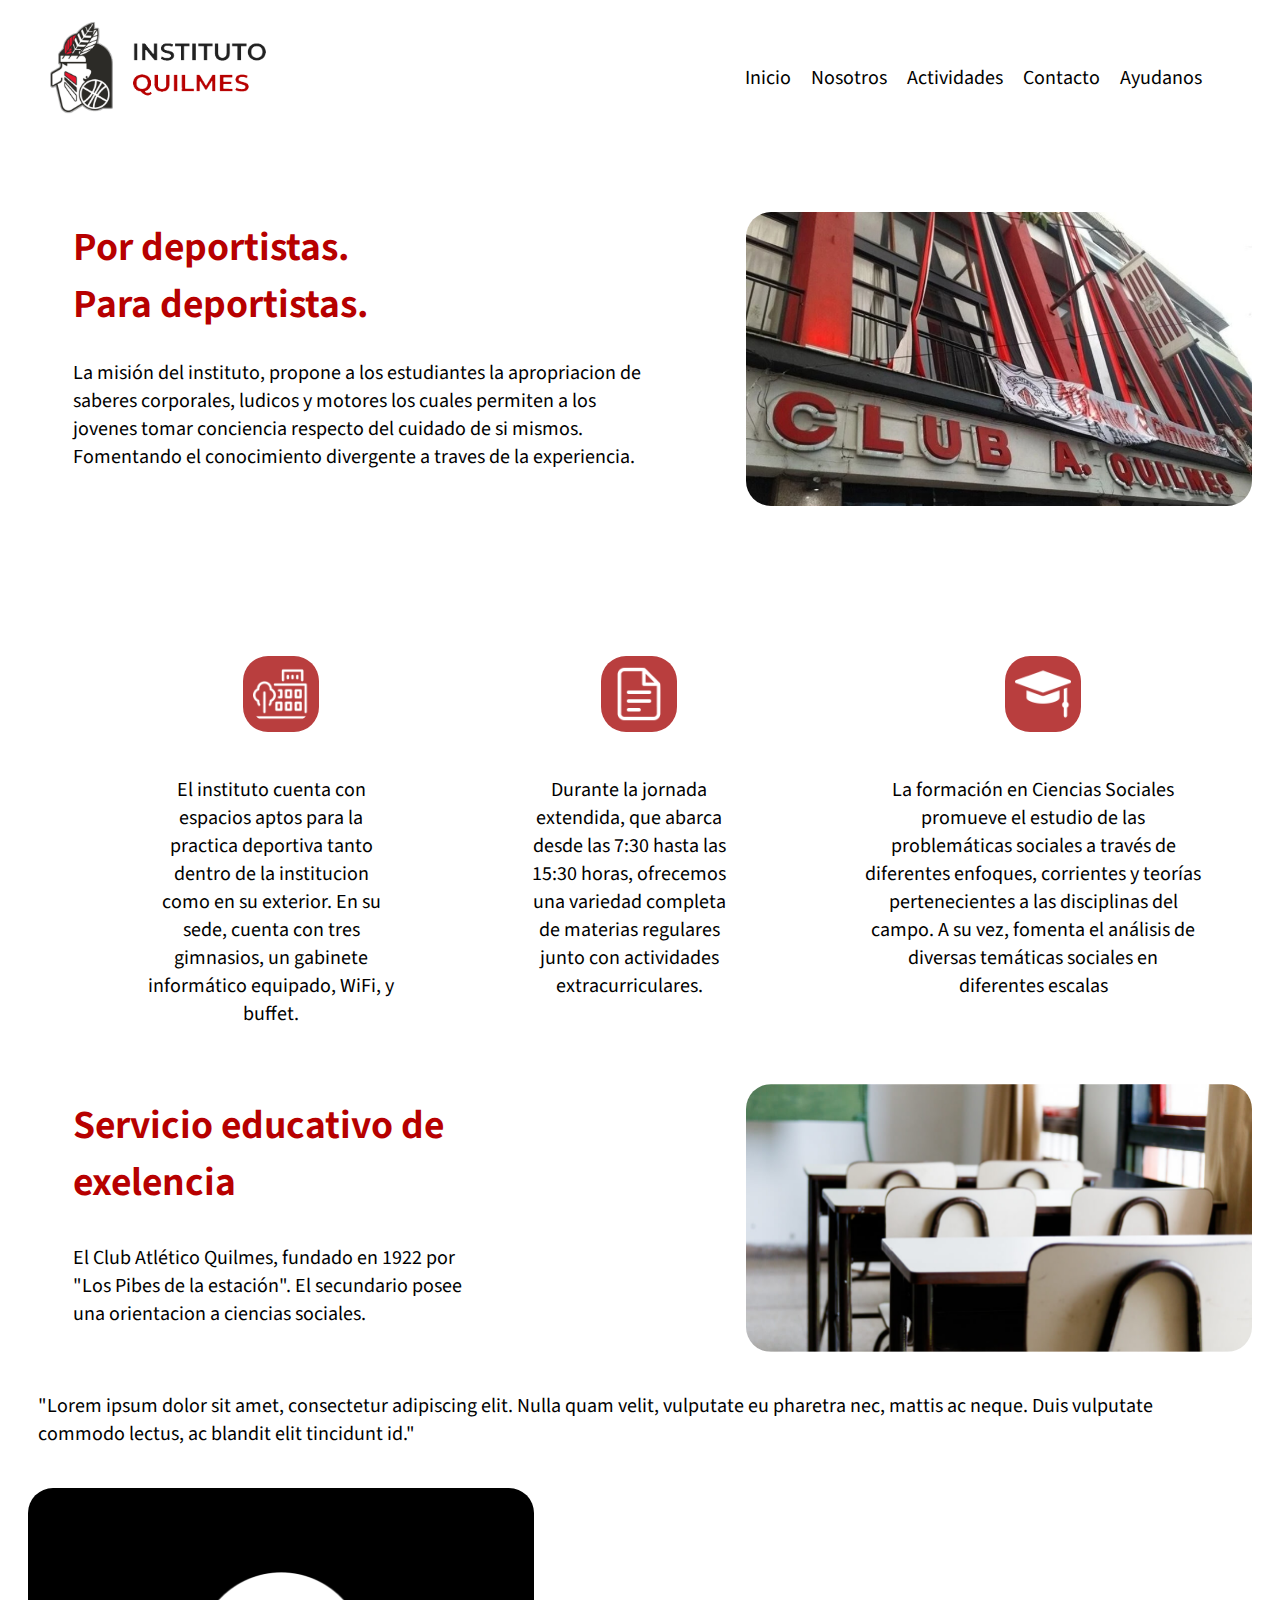
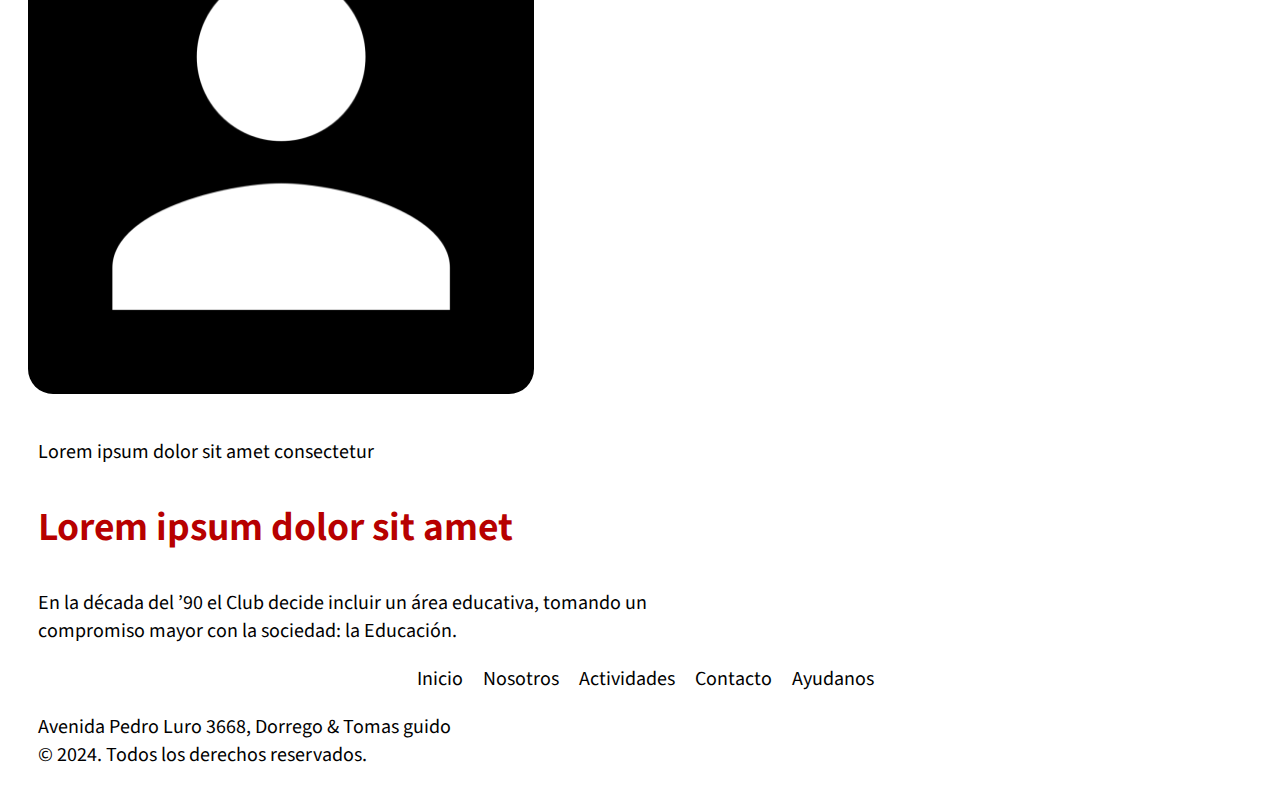
==== Preentrega2/index.html @ e8a4aa0d "Add files via upload" ====
<!DOCTYPE html>
<html lang="es">
<head>
    <meta charset="UTF-8">
    <meta name="viewport" content="width=device-width, initial-scale=1.0">
    <link rel="stylesheet" type="text/css" href="CSS/index.css">
    <title>Inicio - Secundario Club Quilmes</title>
    <link class="Logo" rel="shortcut icon" href="img/Logo.png" type="image/x-icon">
    <link rel="preconnect" href="https://fonts.googleapis.com">
    <link rel="preconnect" href="https://fonts.gstatic.com" crossorigin>
    <link href="https://fonts.googleapis.com/css2?family=Source+Sans+3:ital,wght@0,200..900;1,200..900&display=swap" rel="stylesheet">
    <link href='https://fonts.googleapis.com/css?family=Source+Sans+Pro' rel='stylesheet' type='text/css'>
</head>
<body>
    <header class="Header">
    <img class="icono" src="./img/Icono.png" alt="Icono" title="Icono"></img>
        <nav>
            <ul class="nav-start">
                <li><a href="index.html"></li>Inicio</a>
                <li><a href="./pages/nosotros.html"></li>Nosotros</a>
                <li><a href="./pages/actividades.html"></li>Actividades</a>
                <li><a href="./pages/contacto.html"></li>Contacto</a>
                <li><a href="./pages/ayudanos.html"></li>Ayudanos</a>
            </ul>
        </nav>
    </header>
    <main>
            <section class="C1">
            <div class="txt1">
            <h1>Por deportistas. <br> Para deportistas.</h1>
            <p>
                La misión del instituto, propone a los estudiantes la apropriacion de saberes corporales, ludicos y motores los cuales permiten a los jovenes tomar conciencia respecto del cuidado de si mismos. Fomentando el conocimiento divergente a traves de la experiencia.
            </p>
            </div>
            <img class="img1" src="./img/FrenteClubQuilmes.jpg" alt="Frente del club" title="Frente del club">
         </section>
            <div>
                <ul class="C2Ps">
                    <div class="iconos1" id="ii1">
                        <img id="i1" src="./img/InstalacionesIcono.png" alt="Icono Instalaciones" title="Icono Instalaciones" id="Inst">
                        <p class="iconosp1" id="ii1">
                            El instituto cuenta con espacios aptos para la practica deportiva tanto dentro de la institucion como en su exterior. En su sede, cuenta con tres gimnasios, un gabinete informático equipado, WiFi, y buffet.
                        </p>
                    </div>
                    <div class="iconos1" id="ii2">
                        <img id="i2" src="./img/Jornada.png" alt="Icono Jornada" title="Icono Jornada">
                        <p class="iconosp2">
                            Durante la jornada extendida, que abarca desde las 7:30 hasta las 15:30 horas, ofrecemos una variedad completa de materias regulares junto con actividades extracurriculares.
                        </p>
                    </div>
                    <div class="iconos1" id="ii3">
                        <img id="i3" src="./img/Formacion.png" alt="Icono Formación" title="Icono Formación">
                        <p class="iconosp3">
                            La formación en Ciencias Sociales promueve el estudio de las problemáticas sociales a través de diferentes enfoques, corrientes y teorías pertenecientes a las disciplinas del campo. A su vez, fomenta el análisis de diversas temáticas sociales en diferentes escalas
                        </p>
                    </div>
                </ul>
            </div>
         </section>
         <section class="C3">
            <div class="txt2">
                <h2>
                    Servicio educativo de exelencia
                </h2>
                <p>
                 El Club Atlético Quilmes, fundado en 1922 por <br> "Los Pibes de la estación". El secundario posee <br> una orientacion a ciencias sociales.
                </p>
            </div>
           <img src="./img/Aula.jpg" alt="Aula Quilmes">
        </section>
     <section>
            <p>"Lorem ipsum dolor sit amet, consectetur adipiscing elit. Nulla quam velit, vulputate eu pharetra nec, mattis ac neque. Duis vulputate commodo lectus, ac blandit elit tincidunt id."</p>
            <img style="background-color:black;" src="./img/Persona.png" alt="Persona Foto">
            <p>Lorem ipsum dolor sit amet consectetur</p>
        </section>
        <section>
            <h2>
               Lorem ipsum dolor sit amet
            </h2>
            <p>
                En la década del ’90 el Club decide incluir un área educativa, tomando un <br>compromiso mayor con la sociedad: la Educación.
            </p>
        </section>
    </main>
    <footer>
        <nav>
            <ul class="nav-end">
                <li><a href="index.html"></li>Inicio</a>
                <li><a href="./pages/nosotros.html"></li>Nosotros</a>
                <li><a href="./pages/actividades.html"></li>Actividades</a>
                <li><a href="./pages/contacto.html"></li>Contacto</a>
                <li><a href="./pages/ayudanos.html"></li>Ayudanos</a>
            </ul>
        </nav>
        <p>
            Avenida Pedro Luro 3668, Dorrego & Tomas guido
            <br>
            © 2024.  Todos los derechos reservados.
        </p>
    </footer>
</body>
</html>
---- Preentrega2/CSS/index.css ----
/*
  font-family: "Source Sans 3", sans-serif;
  font-optical-sizing: auto;
  font-weight: 500;
  font-style: normal;


      font-family: 'Source Sans Pro', sans-serif;
*/
h1,h2{
    font-size: 40px;
    font-family: "Source Sans 3", sans-serif;
    font-optical-sizing: auto;
    font-weight: 650;
    font-style: normal;
    color: #b70000;
    margin-left: 30px;
    margin-right: 70px;
}
p, nav{
    font-size: 20px;
    margin-left: 30px;
    margin-right: 70px;
    font-family: 'Source Sans Pro', sans-serif;
}
img{
    width: 40%;
    border-radius: 25px;
    margin: 20px;
    object-fit: cover;
}
div{
    margin-left: 35px;
}
.icono{
    width: 260px;
    display: flex;
    justify-content: flex-start;
}
*{
    text-decoration: none;
    list-style: none;
}
a{
    color: black;
}
.nav-start{
    display: flex;
    gap: 10px;
    justify-content: flex-end;
    position: relative;
    top: -80px;
}
.nav-end{
    display: flex;
    gap: 10px;
    justify-content: center;
}
.C1{
    display: flex;
}
.iconos1 img{
    width: 56px;
    background-color: #b93e3e;
}
.C2Ps{
    margin-top: 110px;
    display: flex;
    flex-direction: row;
    text-align: center;
}
.iconos1 img{
    margin-left: 0px;
}

#i1{
    padding: 10px;
    border-radius: 25px;
}
#i2{
    padding: 10px;
    border-radius: 25px;
}
#i3{
    padding: 10px;
    border-radius: 25px;
}
.C3{
    display: flex;
    gap: 165px;
}
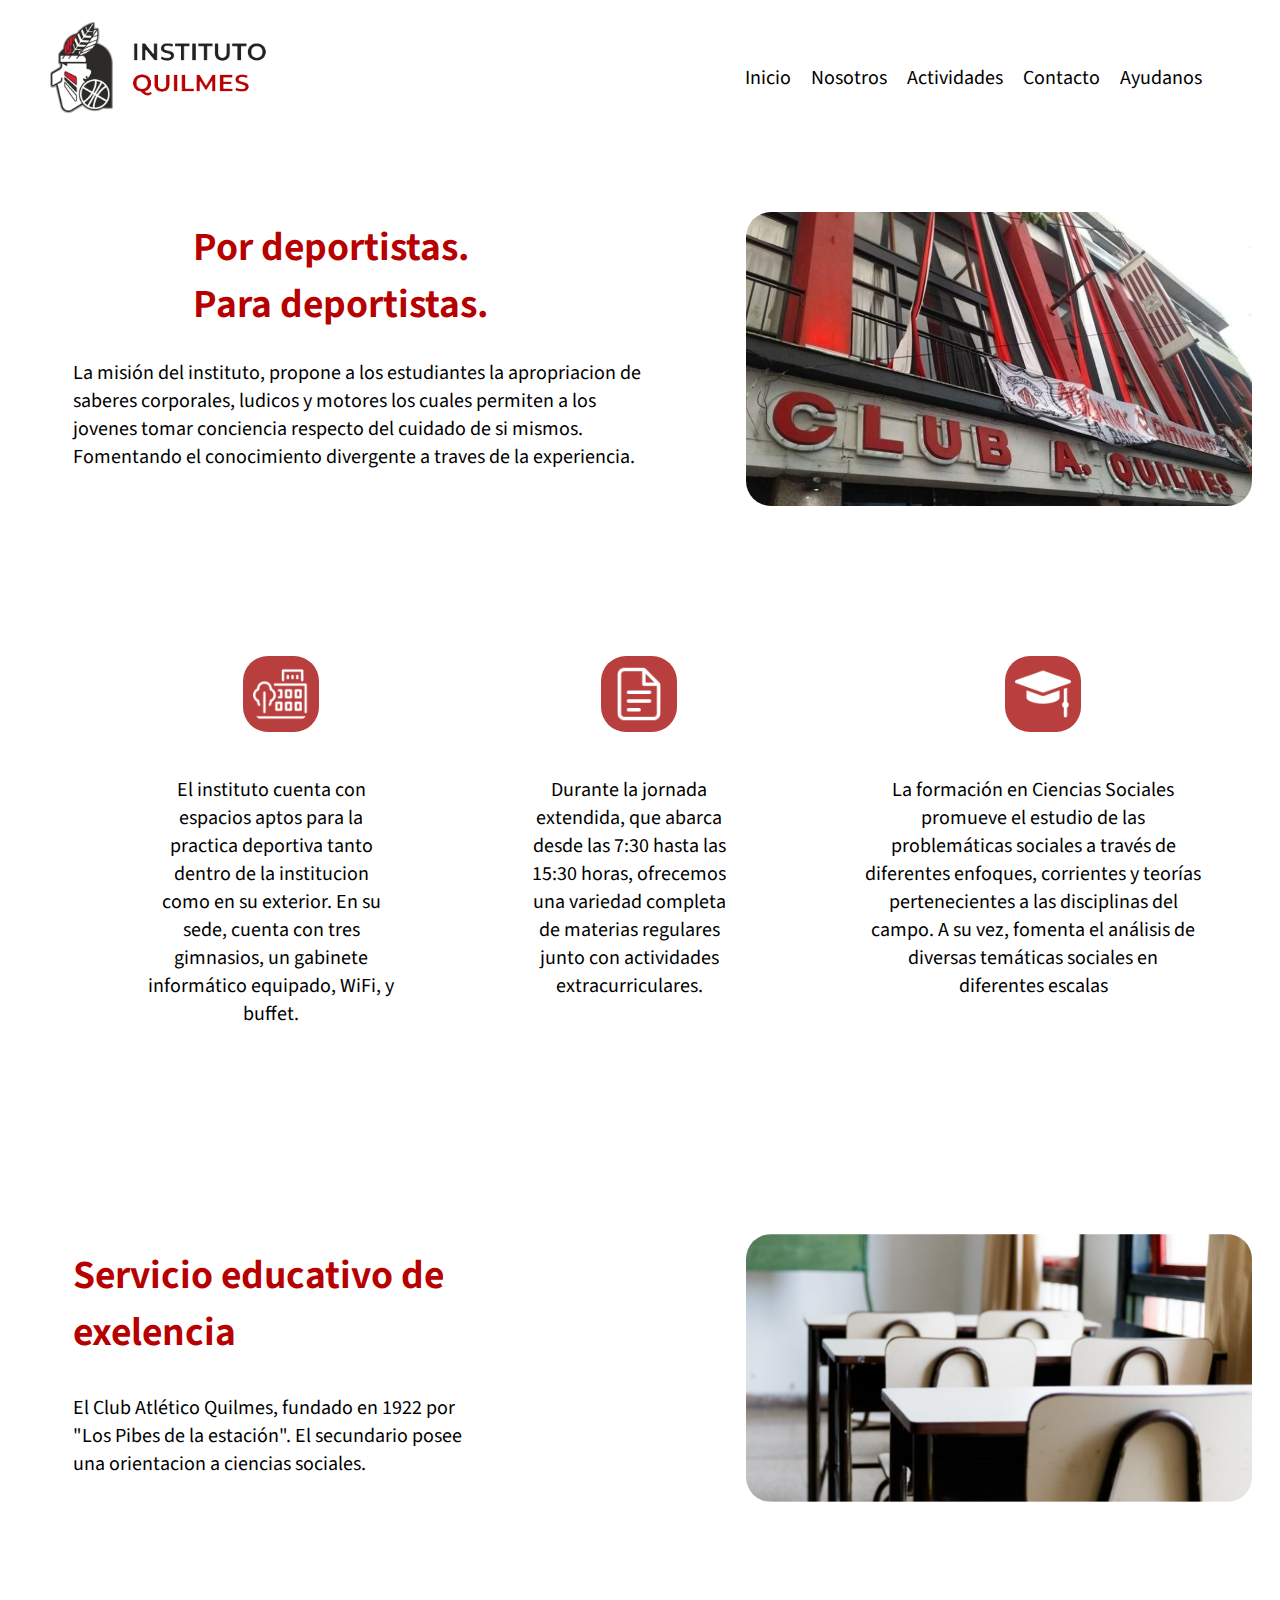
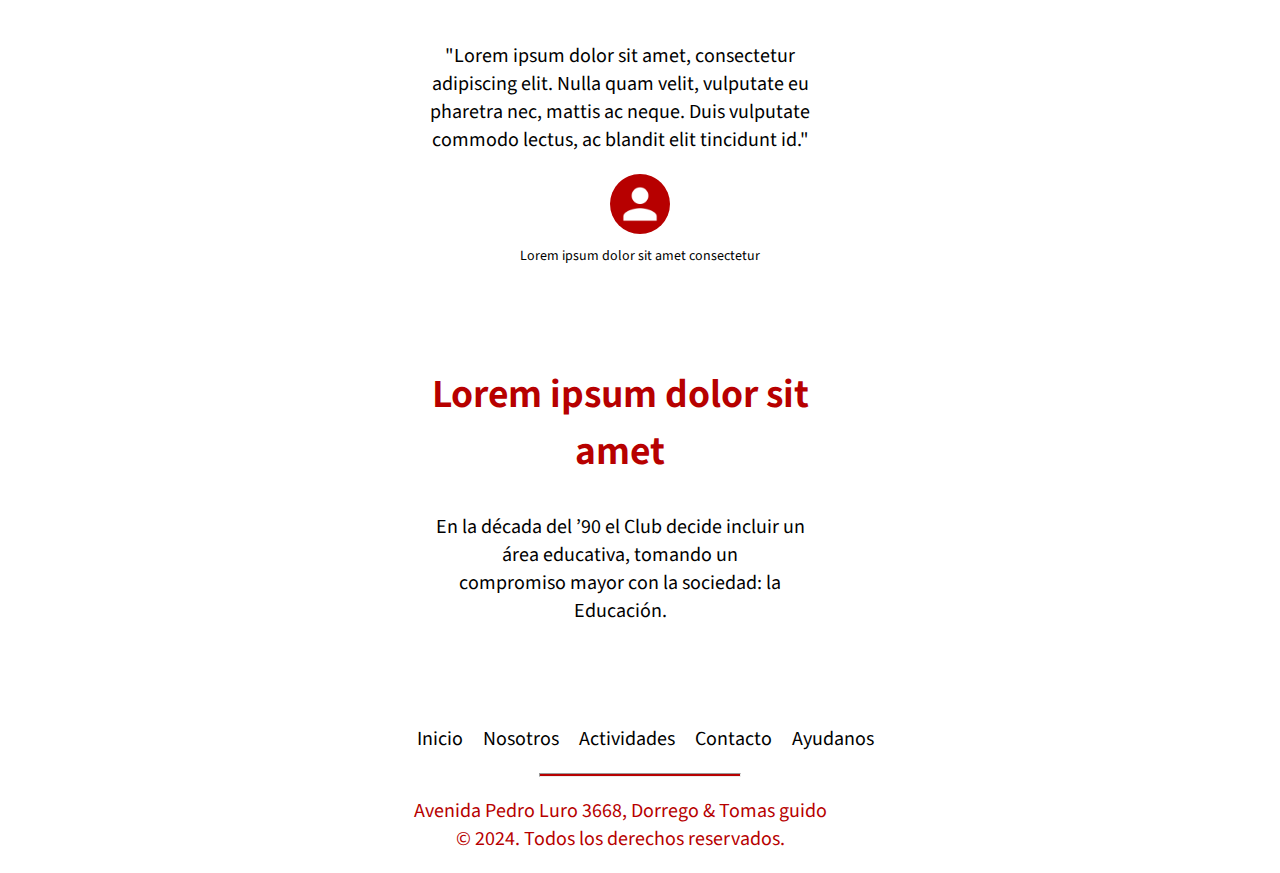
==== commit c1f7fff1: "Add files via upload" ====
--- a/Preentrega2/index.html
+++ b/Preentrega2/index.html
@@ -68,12 +68,12 @@
             </div>
            <img src="./img/Aula.jpg" alt="Aula Quilmes">
         </section>
-     <section>
+     <section class="C4">
             <p>"Lorem ipsum dolor sit amet, consectetur adipiscing elit. Nulla quam velit, vulputate eu pharetra nec, mattis ac neque. Duis vulputate commodo lectus, ac blandit elit tincidunt id."</p>
-            <img style="background-color:black;" src="./img/Persona.png" alt="Persona Foto">
-            <p>Lorem ipsum dolor sit amet consectetur</p>
+            <img id="Persona" src="./img/Persona.png" alt="Persona Foto">
+            <p id="small">Lorem ipsum dolor sit amet consectetur</p>
         </section>
-        <section>
+        <section class="C5">
             <h2>
                Lorem ipsum dolor sit amet
             </h2>
@@ -92,6 +92,7 @@
                 <li><a href="./pages/ayudanos.html"></li>Ayudanos</a>
             </ul>
         </nav>
+        <hr>
         <p>
             Avenida Pedro Luro 3668, Dorrego & Tomas guido
             <br>
--- a/Preentrega2/CSS/index.css
+++ b/Preentrega2/CSS/index.css
@@ -37,12 +37,12 @@
     display: flex;
     justify-content: flex-start;
 }
-*{
-    text-decoration: none;
-    list-style: none;
-}
 a{
     color: black;
+    text-decoration: none;
+}
+footer{
+    margin-top: 40px;
 }
 .nav-start{
     display: flex;
@@ -50,11 +50,13 @@
     justify-content: flex-end;
     position: relative;
     top: -80px;
+    list-style: none;
 }
 .nav-end{
     display: flex;
     gap: 10px;
     justify-content: center;
+    list-style: none;
 }
 .C1{
     display: flex;
@@ -88,4 +90,428 @@
 .C3{
     display: flex;
     gap: 165px;
-}
+    padding-bottom: 100px;
+    padding-top: 150px;
+}
+.C4 p{
+    padding-left: 380px;
+    padding-right: 380px;
+    text-align: center;
+}
+#small{
+    font-size: 14px;
+    margin: auto;
+    margin-top: 12px;
+    display: block;
+}
+#Persona {
+    width: 50px;
+    padding: 5px;
+    border-radius: 50px;
+    margin: auto;
+    display: block;
+    background-color: #b70000;
+}
+.C5{
+    padding-left: 380px;
+    padding-right: 380px;
+    text-align: center;
+    margin-bottom: 100px;
+    margin-top: 100px;
+}
+footer p{
+    text-align: center;
+    color: #b70000;
+}
+footer hr{
+    width: 200px;
+    height: 2px;
+    background-color: #b70000;
+}
+#Pelota{
+    width: 265px;
+    margin-left: 200px;
+}
+.CN1{
+    display: flex;
+}
+.CN1 p{
+    margin-top: 60px;
+    margin-left: 150px;
+}
+#CN1 p{
+    margin-top: 100px;
+}
+.C6{
+    background-color: #f7f7f7 ;
+    padding-top: 10px;
+    padding-bottom: 10px;
+    text-align: center;
+}
+.C6 ul{
+    display: flex;
+    text-align: left;
+    
+}
+form div input{
+    width: 500px;
+    height: 40px;
+    margin: 5px;
+    border-radius: 5px;
+    border-color: #b70000;
+}
+
+.Form1{
+    display: flex;
+    flex-direction: column;
+    font-family: 'Source Sans Pro', sans-serif;
+}
+form div{
+    display: flex;
+    flex-direction: column;
+}
+form .Boton{
+    position: relative;
+    margin-left: 200px;
+    margin-top: 15px;
+    font-family: 'Source Sans Pro', sans-serif;
+    width: 165px;
+    height: 47px;
+    font-size: 20px;
+    border-color: #780404;
+    border-radius: 30px;
+    background-color: #b70000;
+    color: #fff;
+}
+h1{
+    margin-left: 150px;
+}
+#Ubicacion{
+    display: flex;
+    flex-direction: column;
+    position: relative;
+    margin-left: 800px;
+    margin-top: -500px;
+}
+#IGWPP{
+    margin-top: -220px;
+    margin-bottom: 90px;
+}
+#IGWPP h2{
+    margin-left: 120px;
+}
+
+#IG, #WPP{
+    width: 55px;
+    height: 55px;
+}
+#IG{
+    position: relative;
+    margin-left: 390px;
+    display: flex;
+    color: white;
+    background: linear-gradient(to bottom left, #8134af, #dd2a7b, #f58529);
+    padding: 10px;
+    border-radius: 20px;
+}
+#WPP{
+    position: relative;
+    margin-top: -75px;
+    display: flex;
+    margin-left: 150px;
+    color: white;
+    padding: 10px;
+    background-color: rgb(25, 171, 25);
+    border-radius: 20px;
+}
+.C9 h1, .C9 p{
+    text-align: center;
+    margin-bottom: 60px;
+    margin: 0px;
+}
+#FormCenter{
+    align-items: center;
+    text-align:center;
+    margin-bottom: 80px;
+}
+.Boton2{
+    align-items: center;
+    margin-top: 15px;
+    font-family: 'Source Sans Pro', sans-serif;
+    width: 165px;
+    height: 47px;
+    font-size: 20px;
+    border-color: #780404;
+    border-radius: 30px;
+    background-color: #b70000;
+    color: #fff;
+}
+
+/*@media screen and (max-width: 992px) {
+    h1, h2 {
+        font-size: 2rem;
+        margin-left: 2rem;
+        margin-right: 4rem;
+    }
+    p, nav {
+        font-size: 1rem;
+        margin-left: 2rem;
+        margin-right: 4rem;
+    }
+}
+
+
+@media screen and (max-width: 576px) {
+    h1, h2 {
+        font-size: 1.5rem;
+        margin-left: 1rem;
+        margin-right: 2rem;
+    }
+    p, nav {
+        font-size: 0.875rem;
+        margin-left: 1rem;
+        margin-right: 2rem;
+    }
+}*/
+
+/*@media (max-width:640px){
+    h1,h2{
+        font-size: 20px;
+        font-family: "Source Sans 3", sans-serif;
+        font-optical-sizing: auto;
+        font-weight: 650;
+        font-style: normal;
+        color: #b70000;
+        margin-left: 30px;
+        margin-right: 70px;
+    }
+    p, nav{
+        font-size: 20px;
+        margin-left: 30px;
+        margin-right: 70px;
+        font-family: 'Source Sans Pro', sans-serif;
+    }
+    img{
+        width: 40%;
+        border-radius: 25px;
+        margin: 20px;
+        object-fit: cover;
+    }
+    div{
+        margin-left: 35px;
+    }
+    .icono{
+        width: 260px;
+        display: flex;
+        justify-content: flex-start;
+    }
+    a{
+        color: black;
+        text-decoration: none;
+    }
+    footer{
+        margin-top: 40px;
+    }
+    .nav-start{
+        display: flex;
+        gap: 10px;
+        justify-content: flex-end;
+        position: relative;
+        top: -80px;
+        list-style: none;
+    }
+    .nav-end{
+        display: flex;
+        gap: 10px;
+        justify-content: center;
+        list-style: none;
+    }
+    .C1{
+        display: flex;
+    }
+    .iconos1 img{
+        width: 56px;
+        background-color: #b93e3e;
+    }
+    .C2Ps{
+        margin-top: 110px;
+        display: flex;
+        flex-direction: row;
+        text-align: center;
+    }
+    .iconos1 img{
+        margin-left: 0px;
+    }
+    
+    #i1{
+        padding: 10px;
+        border-radius: 25px;
+    }
+    #i2{
+        padding: 10px;
+        border-radius: 25px;
+    }
+    #i3{
+        padding: 10px;
+        border-radius: 25px;
+    }
+    .C3{
+        display: flex;
+        gap: 165px;
+        padding-bottom: 100px;
+        padding-top: 150px;
+    }
+    .C4 p{
+        padding-left: 380px;
+        padding-right: 380px;
+        text-align: center;
+    }
+    #small{
+        font-size: 14px;
+        margin: auto;
+        margin-top: 12px;
+        display: block;
+    }
+    #Persona {
+        width: 50px;
+        padding: 5px;
+        border-radius: 50px;
+        margin: auto;
+        display: block;
+        background-color: #b70000;
+    }
+    .C5{
+        padding-left: 380px;
+        padding-right: 380px;
+        text-align: center;
+        margin-bottom: 100px;
+        margin-top: 100px;
+    }
+    footer p{
+        text-align: center;
+        color: #b70000;
+    }
+    footer hr{
+        width: 200px;
+        height: 2px;
+        background-color: #b70000;
+    }
+    #Pelota{
+        width: 265px;
+        margin-left: 200px;
+    }
+    .CN1{
+        display: flex;
+    }
+    .CN1 p{
+        margin-top: 60px;
+        margin-left: 150px;
+    }
+    #CN1 p{
+        margin-top: 100px;
+    }
+    .C6{
+        background-color: #f7f7f7 ;
+        padding-top: 10px;
+        padding-bottom: 10px;
+        text-align: center;
+    }
+    .C6 ul{
+        display: flex;
+        text-align: left;
+        
+    }
+    form div input{
+        width: 500px;
+        height: 40px;
+        margin: 5px;
+        border-radius: 5px;
+        border-color: #b70000;
+    }
+    
+    .Form1{
+        display: flex;
+        flex-direction: column;
+        font-family: 'Source Sans Pro', sans-serif;
+    }
+    form div{
+        display: flex;
+        flex-direction: column;
+    }
+    form .Boton{
+        position: relative;
+        margin-left: 200px;
+        margin-top: 15px;
+        font-family: 'Source Sans Pro', sans-serif;
+        width: 165px;
+        height: 47px;
+        font-size: 20px;
+        border-color: #780404;
+        border-radius: 30px;
+        background-color: #b70000;
+        color: #fff;
+    }
+    h1{
+        margin-left: 150px;
+    }
+    #Ubicacion{
+        display: flex;
+        flex-direction: column;
+        position: relative;
+        margin-left: 800px;
+        margin-top: -500px;
+    }
+    #IGWPP{
+        margin-top: -220px;
+        margin-bottom: 90px;
+    }
+    #IGWPP h2{
+        margin-left: 120px;
+    }
+    
+    #IG, #WPP{
+        width: 55px;
+        height: 55px;
+    }
+    #IG{
+        position: relative;
+        margin-left: 390px;
+        display: flex;
+        color: white;
+        background: linear-gradient(to bottom left, #8134af, #dd2a7b, #f58529);
+        padding: 10px;
+        border-radius: 20px;
+    }
+    #WPP{
+        position: relative;
+        margin-top: -75px;
+        display: flex;
+        margin-left: 150px;
+        color: white;
+        padding: 10px;
+        background-color: rgb(25, 171, 25);
+        border-radius: 20px;
+    }
+    .C9 h1, .C9 p{
+        text-align: center;
+        margin-bottom: 60px;
+        margin: 0px;
+    }
+    #FormCenter{
+        align-items: center;
+        text-align:center;
+        margin-bottom: 80px;
+    }
+    .Boton2{
+        align-items: center;
+        margin-top: 15px;
+        font-family: 'Source Sans Pro', sans-serif;
+        width: 165px;
+        height: 47px;
+        font-size: 20px;
+        border-color: #780404;
+        border-radius: 30px;
+        background-color: #b70000;
+        color: #fff;
+    }
+}